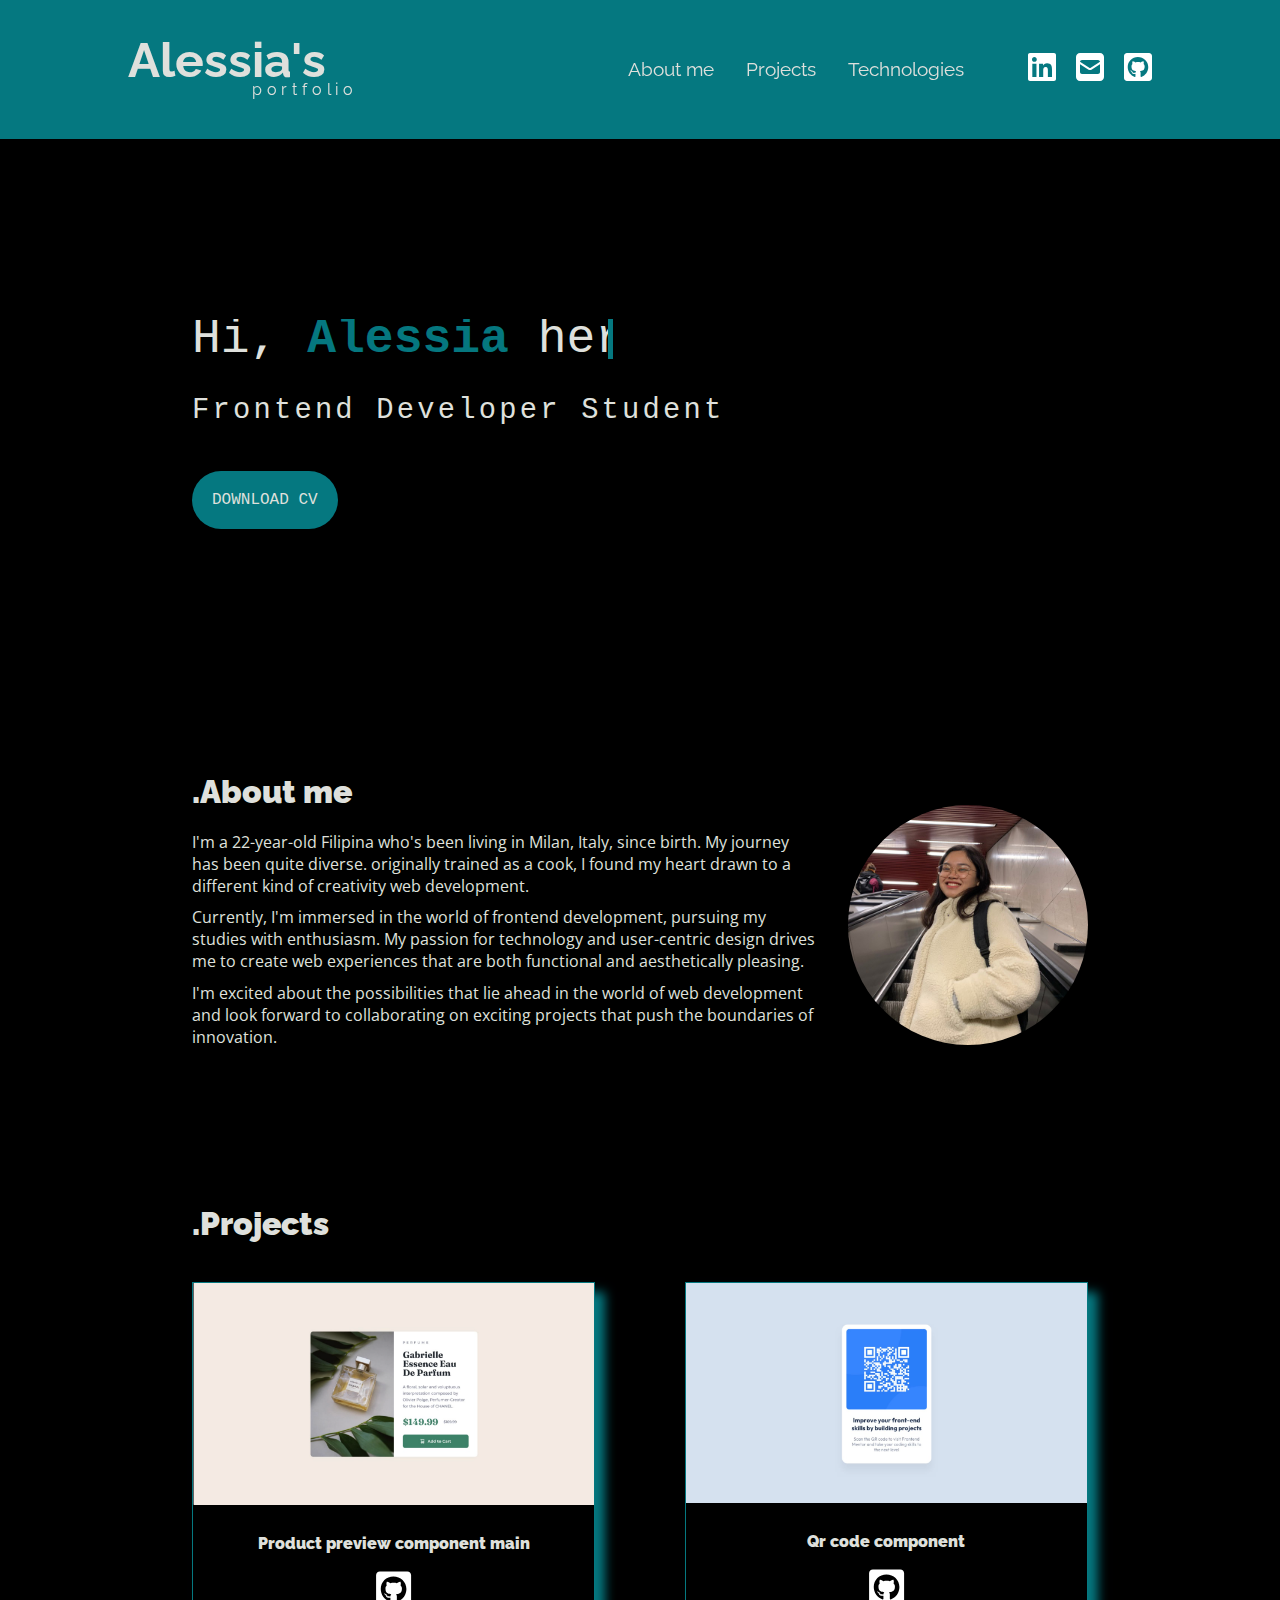
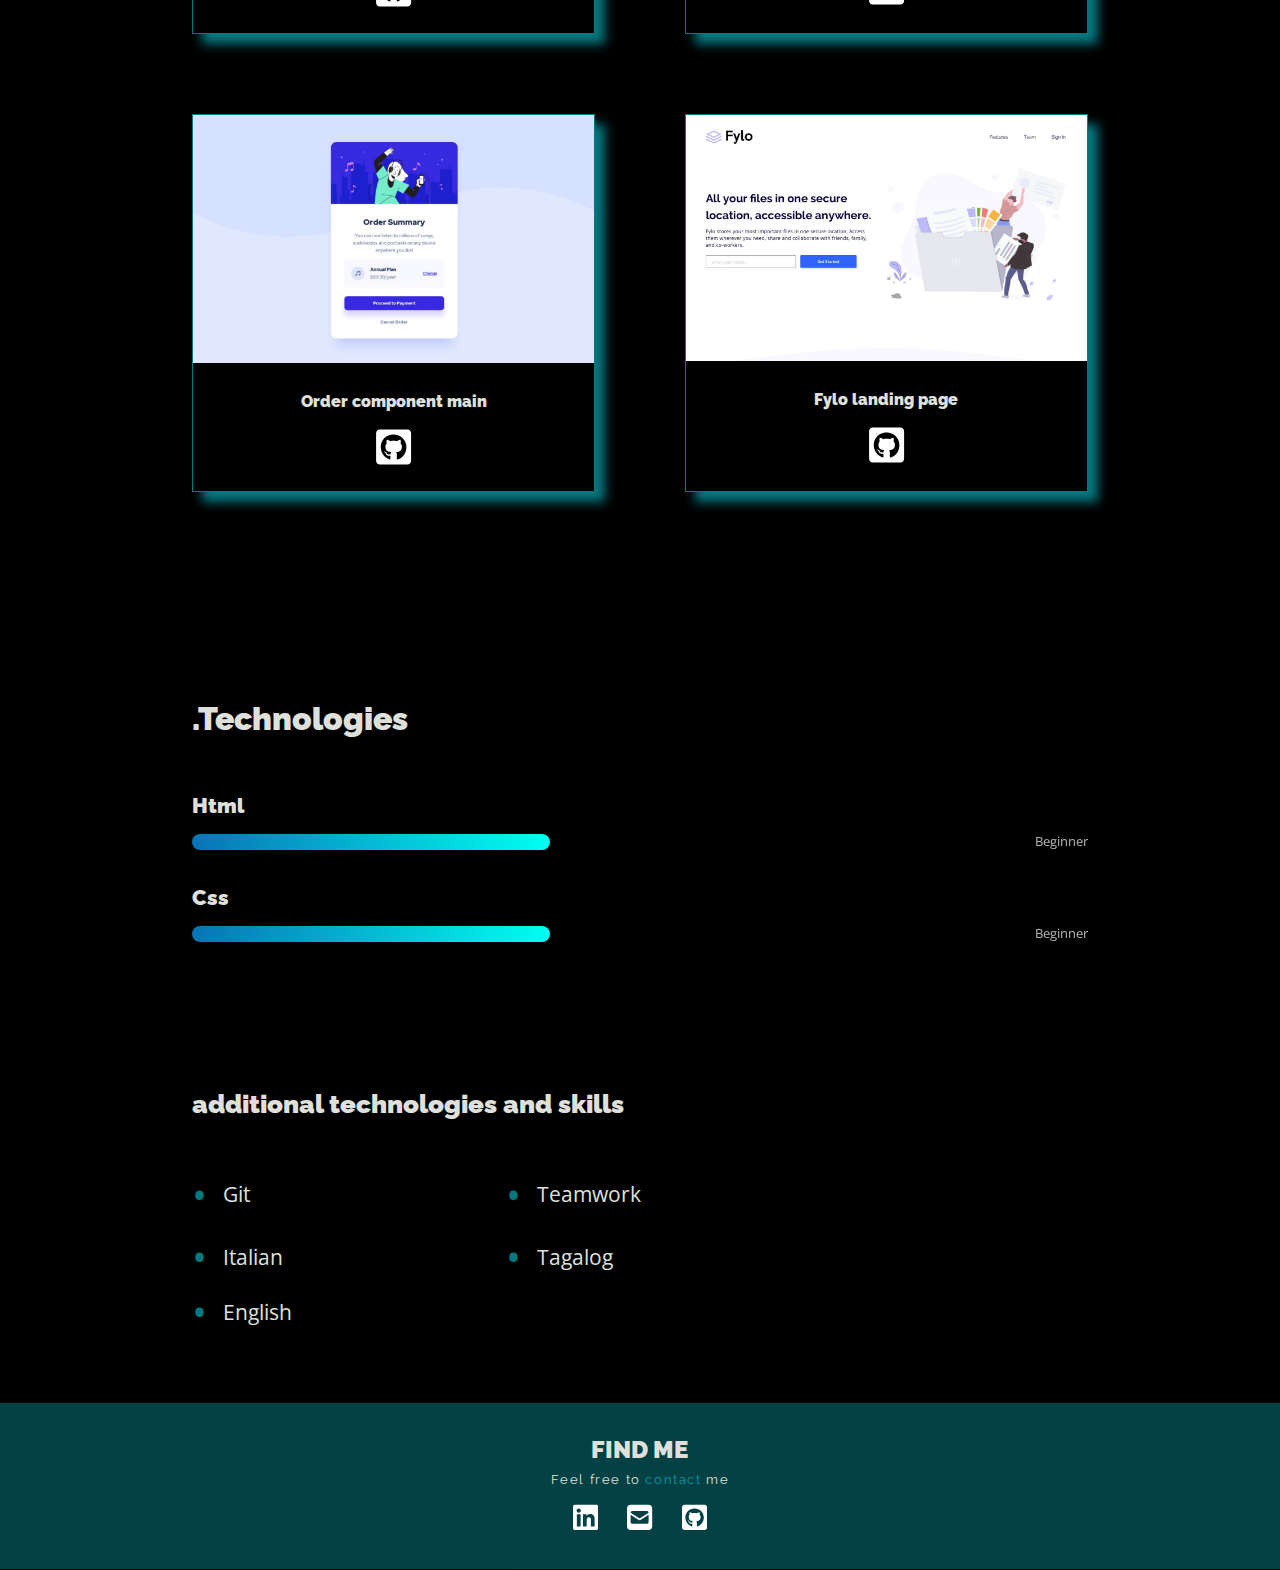
==== index.html @ cbd18b2b "first commit" ====
<!DOCTYPE html>
<html lang="en">

<head>
    <meta charset="UTF-8">
    <meta name="viewport" content="width=device-width, initial-scale=1.0">
    <link rel="stylesheet" href="style.css">
    <!--google fonts-->
    <link rel="preconnect" href="https://fonts.googleapis.com">
    <link rel="preconnect" href="https://fonts.gstatic.com" crossorigin>
    <link href="https://fonts.googleapis.com/css2?family=Open+Sans&family=Raleway:wght@400;700&display=swap"
        rel="stylesheet">
    <title>Portfolio Alessia Gasga</title>
</head>

<body>
    <header>
        <div class="container">
            <div class="logo">
                <h1>Alessia's</h1>
                <p>portfolio</p>
            </div>
            <nav>
                <div class="menu">
                    <ul>
                        <li><a href="#">About me</a></li>
                        <li><a href="#">Projects</a></li>
                        <li><a href="#">Technologies</a></li>
                    </ul>
                </div>
                <div class="socials">
                    <a href="#"><svg xmlns="http://www.w3.org/2000/svg" height="1em"
                            viewBox="0 0 448 512"><!--! Font Awesome Free 6.4.2 by @fontawesome - https://fontawesome.com License - https://fontawesome.com/license (Commercial License) Copyright 2023 Fonticons, Inc. -->
                            <path
                                d="M416 32H31.9C14.3 32 0 46.5 0 64.3v383.4C0 465.5 14.3 480 31.9 480H416c17.6 0 32-14.5 32-32.3V64.3c0-17.8-14.4-32.3-32-32.3zM135.4 416H69V202.2h66.5V416zm-33.2-243c-21.3 0-38.5-17.3-38.5-38.5S80.9 96 102.2 96c21.2 0 38.5 17.3 38.5 38.5 0 21.3-17.2 38.5-38.5 38.5zm282.1 243h-66.4V312c0-24.8-.5-56.7-34.5-56.7-34.6 0-39.9 27-39.9 54.9V416h-66.4V202.2h63.7v29.2h.9c8.9-16.8 30.6-34.5 62.9-34.5 67.2 0 79.7 44.3 79.7 101.9V416z" />
                        </svg></a>
                    <a href="#"><svg xmlns="http://www.w3.org/2000/svg" height="1em"
                            viewBox="0 0 448 512"><!--! Font Awesome Free 6.4.2 by @fontawesome - https://fontawesome.com License - https://fontawesome.com/license (Commercial License) Copyright 2023 Fonticons, Inc. -->
                            <path
                                d="M64 32C28.7 32 0 60.7 0 96V416c0 35.3 28.7 64 64 64H384c35.3 0 64-28.7 64-64V96c0-35.3-28.7-64-64-64H64zM218 271.7L64.2 172.4C66 156.4 79.5 144 96 144H352c16.5 0 30 12.4 31.8 28.4L230 271.7c-1.8 1.2-3.9 1.8-6 1.8s-4.2-.6-6-1.8zm29.4 26.9L384 210.4V336c0 17.7-14.3 32-32 32H96c-17.7 0-32-14.3-32-32V210.4l136.6 88.2c7 4.5 15.1 6.9 23.4 6.9s16.4-2.4 23.4-6.9z" />
                        </svg></a>
                    <a href="#"><svg xmlns="http://www.w3.org/2000/svg" height="1em"
                            viewBox="0 0 448 512"><!--! Font Awesome Free 6.4.2 by @fontawesome - https://fontawesome.com License - https://fontawesome.com/license (Commercial License) Copyright 2023 Fonticons, Inc. -->
                            <path
                                d="M400 32H48C21.5 32 0 53.5 0 80v352c0 26.5 21.5 48 48 48h352c26.5 0 48-21.5 48-48V80c0-26.5-21.5-48-48-48zM277.3 415.7c-8.4 1.5-11.5-3.7-11.5-8 0-5.4.2-33 .2-55.3 0-15.6-5.2-25.5-11.3-30.7 37-4.1 76-9.2 76-73.1 0-18.2-6.5-27.3-17.1-39 1.7-4.3 7.4-22-1.7-45-13.9-4.3-45.7 17.9-45.7 17.9-13.2-3.7-27.5-5.6-41.6-5.6-14.1 0-28.4 1.9-41.6 5.6 0 0-31.8-22.2-45.7-17.9-9.1 22.9-3.5 40.6-1.7 45-10.6 11.7-15.6 20.8-15.6 39 0 63.6 37.3 69 74.3 73.1-4.8 4.3-9.1 11.7-10.6 22.3-9.5 4.3-33.8 11.7-48.3-13.9-9.1-15.8-25.5-17.1-25.5-17.1-16.2-.2-1.1 10.2-1.1 10.2 10.8 5 18.4 24.2 18.4 24.2 9.7 29.7 56.1 19.7 56.1 19.7 0 13.9.2 36.5.2 40.6 0 4.3-3 9.5-11.5 8-66-22.1-112.2-84.9-112.2-158.3 0-91.8 70.2-161.5 162-161.5S388 165.6 388 257.4c.1 73.4-44.7 136.3-110.7 158.3zm-98.1-61.1c-1.9.4-3.7-.4-3.9-1.7-.2-1.5 1.1-2.8 3-3.2 1.9-.2 3.7.6 3.9 1.9.3 1.3-1 2.6-3 3zm-9.5-.9c0 1.3-1.5 2.4-3.5 2.4-2.2.2-3.7-.9-3.7-2.4 0-1.3 1.5-2.4 3.5-2.4 1.9-.2 3.7.9 3.7 2.4zm-13.7-1.1c-.4 1.3-2.4 1.9-4.1 1.3-1.9-.4-3.2-1.9-2.8-3.2.4-1.3 2.4-1.9 4.1-1.5 2 .6 3.3 2.1 2.8 3.4zm-12.3-5.4c-.9 1.1-2.8.9-4.3-.6-1.5-1.3-1.9-3.2-.9-4.1.9-1.1 2.8-.9 4.3.6 1.3 1.3 1.8 3.3.9 4.1zm-9.1-9.1c-.9.6-2.6 0-3.7-1.5s-1.1-3.2 0-3.9c1.1-.9 2.8-.2 3.7 1.3 1.1 1.5 1.1 3.3 0 4.1zm-6.5-9.7c-.9.9-2.4.4-3.5-.6-1.1-1.3-1.3-2.8-.4-3.5.9-.9 2.4-.4 3.5.6 1.1 1.3 1.3 2.8.4 3.5zm-6.7-7.4c-.4.9-1.7 1.1-2.8.4-1.3-.6-1.9-1.7-1.5-2.6.4-.6 1.5-.9 2.8-.4 1.3.7 1.9 1.8 1.5 2.6z" />
                        </svg></a>
                </div>
            </nav>
        </div>
    </header>

    <main>
        <section class="hero">
            <h2>Hi, <strong>Alessia</strong> here</h2>
            <h3>Frontend Developer Student</h3>
            <button><a href="#">DOWNLOAD CV</a></button>
        </section>
    </main>

    <section class="about-me">
        <div class="text">
            <h3>.About me</h3>
            <p>I'm a 22-year-old Filipina who's been living in Milan, Italy, since birth. My journey has been quite
                diverse. originally trained as a cook, I found my heart drawn to a different kind of creativity web
                development.</p>

            <p>Currently, I'm immersed in the world of frontend development, pursuing my studies with enthusiasm. My
                passion
                for technology and user-centric design drives me to create web experiences that are both functional and
                aesthetically pleasing.</p>

            <p>I'm excited about the possibilities that lie ahead in the world of web development and look forward to
                collaborating on exciting projects that push the boundaries of innovation.</p>
        </div>
        <div class="image">
            <img src="images/my-image.jpeg" alt="my image">
        </div>
    </section>

    <section class="projects">
        <h3>.Projects</h3>
        <div class="grid-container">
            <div class="project">
                <img src="images/ss_product.png" alt="ss_product">
                <div class="text">
                    <p>Product preview component main</p>
                    <a href="#"><svg xmlns="http://www.w3.org/2000/svg" height="1em"
                            viewBox="0 0 448 512"><!--! Font Awesome Free 6.4.2 by @fontawesome - https://fontawesome.com License - https://fontawesome.com/license (Commercial License) Copyright 2023 Fonticons, Inc. -->
                            <path
                                d="M400 32H48C21.5 32 0 53.5 0 80v352c0 26.5 21.5 48 48 48h352c26.5 0 48-21.5 48-48V80c0-26.5-21.5-48-48-48zM277.3 415.7c-8.4 1.5-11.5-3.7-11.5-8 0-5.4.2-33 .2-55.3 0-15.6-5.2-25.5-11.3-30.7 37-4.1 76-9.2 76-73.1 0-18.2-6.5-27.3-17.1-39 1.7-4.3 7.4-22-1.7-45-13.9-4.3-45.7 17.9-45.7 17.9-13.2-3.7-27.5-5.6-41.6-5.6-14.1 0-28.4 1.9-41.6 5.6 0 0-31.8-22.2-45.7-17.9-9.1 22.9-3.5 40.6-1.7 45-10.6 11.7-15.6 20.8-15.6 39 0 63.6 37.3 69 74.3 73.1-4.8 4.3-9.1 11.7-10.6 22.3-9.5 4.3-33.8 11.7-48.3-13.9-9.1-15.8-25.5-17.1-25.5-17.1-16.2-.2-1.1 10.2-1.1 10.2 10.8 5 18.4 24.2 18.4 24.2 9.7 29.7 56.1 19.7 56.1 19.7 0 13.9.2 36.5.2 40.6 0 4.3-3 9.5-11.5 8-66-22.1-112.2-84.9-112.2-158.3 0-91.8 70.2-161.5 162-161.5S388 165.6 388 257.4c.1 73.4-44.7 136.3-110.7 158.3zm-98.1-61.1c-1.9.4-3.7-.4-3.9-1.7-.2-1.5 1.1-2.8 3-3.2 1.9-.2 3.7.6 3.9 1.9.3 1.3-1 2.6-3 3zm-9.5-.9c0 1.3-1.5 2.4-3.5 2.4-2.2.2-3.7-.9-3.7-2.4 0-1.3 1.5-2.4 3.5-2.4 1.9-.2 3.7.9 3.7 2.4zm-13.7-1.1c-.4 1.3-2.4 1.9-4.1 1.3-1.9-.4-3.2-1.9-2.8-3.2.4-1.3 2.4-1.9 4.1-1.5 2 .6 3.3 2.1 2.8 3.4zm-12.3-5.4c-.9 1.1-2.8.9-4.3-.6-1.5-1.3-1.9-3.2-.9-4.1.9-1.1 2.8-.9 4.3.6 1.3 1.3 1.8 3.3.9 4.1zm-9.1-9.1c-.9.6-2.6 0-3.7-1.5s-1.1-3.2 0-3.9c1.1-.9 2.8-.2 3.7 1.3 1.1 1.5 1.1 3.3 0 4.1zm-6.5-9.7c-.9.9-2.4.4-3.5-.6-1.1-1.3-1.3-2.8-.4-3.5.9-.9 2.4-.4 3.5.6 1.1 1.3 1.3 2.8.4 3.5zm-6.7-7.4c-.4.9-1.7 1.1-2.8.4-1.3-.6-1.9-1.7-1.5-2.6.4-.6 1.5-.9 2.8-.4 1.3.7 1.9 1.8 1.5 2.6z" />
                        </svg></a>
                </div>
            </div>
            <div class="project">
                <img src="images/ss_qrcode.png" alt="ss_qrcode">
                <div class="text">
                    <p>Qr code component</p>
                    <a href="#"><svg xmlns="http://www.w3.org/2000/svg" height="1em"
                            viewBox="0 0 448 512"><!--! Font Awesome Free 6.4.2 by @fontawesome - https://fontawesome.com License - https://fontawesome.com/license (Commercial License) Copyright 2023 Fonticons, Inc. -->
                            <path
                                d="M400 32H48C21.5 32 0 53.5 0 80v352c0 26.5 21.5 48 48 48h352c26.5 0 48-21.5 48-48V80c0-26.5-21.5-48-48-48zM277.3 415.7c-8.4 1.5-11.5-3.7-11.5-8 0-5.4.2-33 .2-55.3 0-15.6-5.2-25.5-11.3-30.7 37-4.1 76-9.2 76-73.1 0-18.2-6.5-27.3-17.1-39 1.7-4.3 7.4-22-1.7-45-13.9-4.3-45.7 17.9-45.7 17.9-13.2-3.7-27.5-5.6-41.6-5.6-14.1 0-28.4 1.9-41.6 5.6 0 0-31.8-22.2-45.7-17.9-9.1 22.9-3.5 40.6-1.7 45-10.6 11.7-15.6 20.8-15.6 39 0 63.6 37.3 69 74.3 73.1-4.8 4.3-9.1 11.7-10.6 22.3-9.5 4.3-33.8 11.7-48.3-13.9-9.1-15.8-25.5-17.1-25.5-17.1-16.2-.2-1.1 10.2-1.1 10.2 10.8 5 18.4 24.2 18.4 24.2 9.7 29.7 56.1 19.7 56.1 19.7 0 13.9.2 36.5.2 40.6 0 4.3-3 9.5-11.5 8-66-22.1-112.2-84.9-112.2-158.3 0-91.8 70.2-161.5 162-161.5S388 165.6 388 257.4c.1 73.4-44.7 136.3-110.7 158.3zm-98.1-61.1c-1.9.4-3.7-.4-3.9-1.7-.2-1.5 1.1-2.8 3-3.2 1.9-.2 3.7.6 3.9 1.9.3 1.3-1 2.6-3 3zm-9.5-.9c0 1.3-1.5 2.4-3.5 2.4-2.2.2-3.7-.9-3.7-2.4 0-1.3 1.5-2.4 3.5-2.4 1.9-.2 3.7.9 3.7 2.4zm-13.7-1.1c-.4 1.3-2.4 1.9-4.1 1.3-1.9-.4-3.2-1.9-2.8-3.2.4-1.3 2.4-1.9 4.1-1.5 2 .6 3.3 2.1 2.8 3.4zm-12.3-5.4c-.9 1.1-2.8.9-4.3-.6-1.5-1.3-1.9-3.2-.9-4.1.9-1.1 2.8-.9 4.3.6 1.3 1.3 1.8 3.3.9 4.1zm-9.1-9.1c-.9.6-2.6 0-3.7-1.5s-1.1-3.2 0-3.9c1.1-.9 2.8-.2 3.7 1.3 1.1 1.5 1.1 3.3 0 4.1zm-6.5-9.7c-.9.9-2.4.4-3.5-.6-1.1-1.3-1.3-2.8-.4-3.5.9-.9 2.4-.4 3.5.6 1.1 1.3 1.3 2.8.4 3.5zm-6.7-7.4c-.4.9-1.7 1.1-2.8.4-1.3-.6-1.9-1.7-1.5-2.6.4-.6 1.5-.9 2.8-.4 1.3.7 1.9 1.8 1.5 2.6z" />
                        </svg></a>
                </div>
            </div>
            <div class="project">
                <img src="images/ss_order-component.png" alt="ss_order-component">
                <div class="text">
                    <p>Order component main</p>
                    <a href="#"><svg xmlns="http://www.w3.org/2000/svg" height="1em"
                            viewBox="0 0 448 512"><!--! Font Awesome Free 6.4.2 by @fontawesome - https://fontawesome.com License - https://fontawesome.com/license (Commercial License) Copyright 2023 Fonticons, Inc. -->
                            <path
                                d="M400 32H48C21.5 32 0 53.5 0 80v352c0 26.5 21.5 48 48 48h352c26.5 0 48-21.5 48-48V80c0-26.5-21.5-48-48-48zM277.3 415.7c-8.4 1.5-11.5-3.7-11.5-8 0-5.4.2-33 .2-55.3 0-15.6-5.2-25.5-11.3-30.7 37-4.1 76-9.2 76-73.1 0-18.2-6.5-27.3-17.1-39 1.7-4.3 7.4-22-1.7-45-13.9-4.3-45.7 17.9-45.7 17.9-13.2-3.7-27.5-5.6-41.6-5.6-14.1 0-28.4 1.9-41.6 5.6 0 0-31.8-22.2-45.7-17.9-9.1 22.9-3.5 40.6-1.7 45-10.6 11.7-15.6 20.8-15.6 39 0 63.6 37.3 69 74.3 73.1-4.8 4.3-9.1 11.7-10.6 22.3-9.5 4.3-33.8 11.7-48.3-13.9-9.1-15.8-25.5-17.1-25.5-17.1-16.2-.2-1.1 10.2-1.1 10.2 10.8 5 18.4 24.2 18.4 24.2 9.7 29.7 56.1 19.7 56.1 19.7 0 13.9.2 36.5.2 40.6 0 4.3-3 9.5-11.5 8-66-22.1-112.2-84.9-112.2-158.3 0-91.8 70.2-161.5 162-161.5S388 165.6 388 257.4c.1 73.4-44.7 136.3-110.7 158.3zm-98.1-61.1c-1.9.4-3.7-.4-3.9-1.7-.2-1.5 1.1-2.8 3-3.2 1.9-.2 3.7.6 3.9 1.9.3 1.3-1 2.6-3 3zm-9.5-.9c0 1.3-1.5 2.4-3.5 2.4-2.2.2-3.7-.9-3.7-2.4 0-1.3 1.5-2.4 3.5-2.4 1.9-.2 3.7.9 3.7 2.4zm-13.7-1.1c-.4 1.3-2.4 1.9-4.1 1.3-1.9-.4-3.2-1.9-2.8-3.2.4-1.3 2.4-1.9 4.1-1.5 2 .6 3.3 2.1 2.8 3.4zm-12.3-5.4c-.9 1.1-2.8.9-4.3-.6-1.5-1.3-1.9-3.2-.9-4.1.9-1.1 2.8-.9 4.3.6 1.3 1.3 1.8 3.3.9 4.1zm-9.1-9.1c-.9.6-2.6 0-3.7-1.5s-1.1-3.2 0-3.9c1.1-.9 2.8-.2 3.7 1.3 1.1 1.5 1.1 3.3 0 4.1zm-6.5-9.7c-.9.9-2.4.4-3.5-.6-1.1-1.3-1.3-2.8-.4-3.5.9-.9 2.4-.4 3.5.6 1.1 1.3 1.3 2.8.4 3.5zm-6.7-7.4c-.4.9-1.7 1.1-2.8.4-1.3-.6-1.9-1.7-1.5-2.6.4-.6 1.5-.9 2.8-.4 1.3.7 1.9 1.8 1.5 2.6z" />
                        </svg></a>
                </div>
            </div>
            <div class="project">
                <img src="images/ss_fylo-landing-page.png" alt="ss_fylo-landing-page">
                <div class="text">
                    <p>Fylo landing page</p>
                    <a href="#"><svg xmlns="http://www.w3.org/2000/svg" height="1em"
                            viewBox="0 0 448 512"><!--! Font Awesome Free 6.4.2 by @fontawesome - https://fontawesome.com License - https://fontawesome.com/license (Commercial License) Copyright 2023 Fonticons, Inc. -->
                            <path
                                d="M400 32H48C21.5 32 0 53.5 0 80v352c0 26.5 21.5 48 48 48h352c26.5 0 48-21.5 48-48V80c0-26.5-21.5-48-48-48zM277.3 415.7c-8.4 1.5-11.5-3.7-11.5-8 0-5.4.2-33 .2-55.3 0-15.6-5.2-25.5-11.3-30.7 37-4.1 76-9.2 76-73.1 0-18.2-6.5-27.3-17.1-39 1.7-4.3 7.4-22-1.7-45-13.9-4.3-45.7 17.9-45.7 17.9-13.2-3.7-27.5-5.6-41.6-5.6-14.1 0-28.4 1.9-41.6 5.6 0 0-31.8-22.2-45.7-17.9-9.1 22.9-3.5 40.6-1.7 45-10.6 11.7-15.6 20.8-15.6 39 0 63.6 37.3 69 74.3 73.1-4.8 4.3-9.1 11.7-10.6 22.3-9.5 4.3-33.8 11.7-48.3-13.9-9.1-15.8-25.5-17.1-25.5-17.1-16.2-.2-1.1 10.2-1.1 10.2 10.8 5 18.4 24.2 18.4 24.2 9.7 29.7 56.1 19.7 56.1 19.7 0 13.9.2 36.5.2 40.6 0 4.3-3 9.5-11.5 8-66-22.1-112.2-84.9-112.2-158.3 0-91.8 70.2-161.5 162-161.5S388 165.6 388 257.4c.1 73.4-44.7 136.3-110.7 158.3zm-98.1-61.1c-1.9.4-3.7-.4-3.9-1.7-.2-1.5 1.1-2.8 3-3.2 1.9-.2 3.7.6 3.9 1.9.3 1.3-1 2.6-3 3zm-9.5-.9c0 1.3-1.5 2.4-3.5 2.4-2.2.2-3.7-.9-3.7-2.4 0-1.3 1.5-2.4 3.5-2.4 1.9-.2 3.7.9 3.7 2.4zm-13.7-1.1c-.4 1.3-2.4 1.9-4.1 1.3-1.9-.4-3.2-1.9-2.8-3.2.4-1.3 2.4-1.9 4.1-1.5 2 .6 3.3 2.1 2.8 3.4zm-12.3-5.4c-.9 1.1-2.8.9-4.3-.6-1.5-1.3-1.9-3.2-.9-4.1.9-1.1 2.8-.9 4.3.6 1.3 1.3 1.8 3.3.9 4.1zm-9.1-9.1c-.9.6-2.6 0-3.7-1.5s-1.1-3.2 0-3.9c1.1-.9 2.8-.2 3.7 1.3 1.1 1.5 1.1 3.3 0 4.1zm-6.5-9.7c-.9.9-2.4.4-3.5-.6-1.1-1.3-1.3-2.8-.4-3.5.9-.9 2.4-.4 3.5.6 1.1 1.3 1.3 2.8.4 3.5zm-6.7-7.4c-.4.9-1.7 1.1-2.8.4-1.3-.6-1.9-1.7-1.5-2.6.4-.6 1.5-.9 2.8-.4 1.3.7 1.9 1.8 1.5 2.6z" />
                        </svg></a>
                </div>
            </div>
        </div>
    </section>

    <section class="technologies">
        <h3>.Technologies</h3>
        <div class="technology">
            <p>Html</p>
            <div class="container-html"></div>
            <div class="level">Beginner</div>
        </div>
        <div class="technology">
            <p>Css</p>
            <div class="container-css"></div>
            <div class="level">Beginner</div>
        </div>
    </section>

    <section class="additional-skills">
        <h4>additional technologies and skills</h4>
        <ul>
            <li><span class="colored-dot">&#x2022;</span>Git</li>
            <li><span class="colored-dot">&#x2022;</span>Teamwork</li>
            <li><span class="colored-dot">&#x2022;</span>Italian</li>
            <li><span class="colored-dot">&#x2022;</span>Tagalog</li>
            <li><span class="colored-dot">&#x2022;</span>English</li>
        </ul>
    </section>


    <footer>
        <div class="footer-container">
            <h3>Find me</h3>
            <p>Feel free to <span>contact </span>me</p>
            <div class="footer-socials">
                <a href="#"><svg xmlns="http://www.w3.org/2000/svg" height="1em"
                        viewBox="0 0 448 512"><!--! Font Awesome Free 6.4.2 by @fontawesome - https://fontawesome.com License - https://fontawesome.com/license (Commercial License) Copyright 2023 Fonticons, Inc. -->
                        <path
                            d="M416 32H31.9C14.3 32 0 46.5 0 64.3v383.4C0 465.5 14.3 480 31.9 480H416c17.6 0 32-14.5 32-32.3V64.3c0-17.8-14.4-32.3-32-32.3zM135.4 416H69V202.2h66.5V416zm-33.2-243c-21.3 0-38.5-17.3-38.5-38.5S80.9 96 102.2 96c21.2 0 38.5 17.3 38.5 38.5 0 21.3-17.2 38.5-38.5 38.5zm282.1 243h-66.4V312c0-24.8-.5-56.7-34.5-56.7-34.6 0-39.9 27-39.9 54.9V416h-66.4V202.2h63.7v29.2h.9c8.9-16.8 30.6-34.5 62.9-34.5 67.2 0 79.7 44.3 79.7 101.9V416z" />
                    </svg></a>
                <a href="#"><svg xmlns="http://www.w3.org/2000/svg" height="1em"
                        viewBox="0 0 448 512"><!--! Font Awesome Free 6.4.2 by @fontawesome - https://fontawesome.com License - https://fontawesome.com/license (Commercial License) Copyright 2023 Fonticons, Inc. -->
                        <path
                            d="M64 32C28.7 32 0 60.7 0 96V416c0 35.3 28.7 64 64 64H384c35.3 0 64-28.7 64-64V96c0-35.3-28.7-64-64-64H64zM218 271.7L64.2 172.4C66 156.4 79.5 144 96 144H352c16.5 0 30 12.4 31.8 28.4L230 271.7c-1.8 1.2-3.9 1.8-6 1.8s-4.2-.6-6-1.8zm29.4 26.9L384 210.4V336c0 17.7-14.3 32-32 32H96c-17.7 0-32-14.3-32-32V210.4l136.6 88.2c7 4.5 15.1 6.9 23.4 6.9s16.4-2.4 23.4-6.9z" />
                    </svg></a>
                <a href="#"><svg xmlns="http://www.w3.org/2000/svg" height="1em"
                        viewBox="0 0 448 512"><!--! Font Awesome Free 6.4.2 by @fontawesome - https://fontawesome.com License - https://fontawesome.com/license (Commercial License) Copyright 2023 Fonticons, Inc. -->
                        <path
                            d="M400 32H48C21.5 32 0 53.5 0 80v352c0 26.5 21.5 48 48 48h352c26.5 0 48-21.5 48-48V80c0-26.5-21.5-48-48-48zM277.3 415.7c-8.4 1.5-11.5-3.7-11.5-8 0-5.4.2-33 .2-55.3 0-15.6-5.2-25.5-11.3-30.7 37-4.1 76-9.2 76-73.1 0-18.2-6.5-27.3-17.1-39 1.7-4.3 7.4-22-1.7-45-13.9-4.3-45.7 17.9-45.7 17.9-13.2-3.7-27.5-5.6-41.6-5.6-14.1 0-28.4 1.9-41.6 5.6 0 0-31.8-22.2-45.7-17.9-9.1 22.9-3.5 40.6-1.7 45-10.6 11.7-15.6 20.8-15.6 39 0 63.6 37.3 69 74.3 73.1-4.8 4.3-9.1 11.7-10.6 22.3-9.5 4.3-33.8 11.7-48.3-13.9-9.1-15.8-25.5-17.1-25.5-17.1-16.2-.2-1.1 10.2-1.1 10.2 10.8 5 18.4 24.2 18.4 24.2 9.7 29.7 56.1 19.7 56.1 19.7 0 13.9.2 36.5.2 40.6 0 4.3-3 9.5-11.5 8-66-22.1-112.2-84.9-112.2-158.3 0-91.8 70.2-161.5 162-161.5S388 165.6 388 257.4c.1 73.4-44.7 136.3-110.7 158.3zm-98.1-61.1c-1.9.4-3.7-.4-3.9-1.7-.2-1.5 1.1-2.8 3-3.2 1.9-.2 3.7.6 3.9 1.9.3 1.3-1 2.6-3 3zm-9.5-.9c0 1.3-1.5 2.4-3.5 2.4-2.2.2-3.7-.9-3.7-2.4 0-1.3 1.5-2.4 3.5-2.4 1.9-.2 3.7.9 3.7 2.4zm-13.7-1.1c-.4 1.3-2.4 1.9-4.1 1.3-1.9-.4-3.2-1.9-2.8-3.2.4-1.3 2.4-1.9 4.1-1.5 2 .6 3.3 2.1 2.8 3.4zm-12.3-5.4c-.9 1.1-2.8.9-4.3-.6-1.5-1.3-1.9-3.2-.9-4.1.9-1.1 2.8-.9 4.3.6 1.3 1.3 1.8 3.3.9 4.1zm-9.1-9.1c-.9.6-2.6 0-3.7-1.5s-1.1-3.2 0-3.9c1.1-.9 2.8-.2 3.7 1.3 1.1 1.5 1.1 3.3 0 4.1zm-6.5-9.7c-.9.9-2.4.4-3.5-.6-1.1-1.3-1.3-2.8-.4-3.5.9-.9 2.4-.4 3.5.6 1.1 1.3 1.3 2.8.4 3.5zm-6.7-7.4c-.4.9-1.7 1.1-2.8.4-1.3-.6-1.9-1.7-1.5-2.6.4-.6 1.5-.9 2.8-.4 1.3.7 1.9 1.8 1.5 2.6z" />
                    </svg></a>
            </div>
        </div>
    </footer>

</body>

</html>
---- style.css ----
* {
    padding: 0;
    margin: 0;
    box-sizing: border-box;
}

body {
    font-family: 'Open Sans', sans-serif;
    font-weight: 400;
    font-size: 1rem;
    background-color: #000;
    color: hsl(75, 6%, 87%);

}

header {
    background-color: hsla(184, 100%, 52%, 0.5);
    position: sticky;
    top: 0;
    backdrop-filter: blur(30px);
    z-index: 1;
}

.container {
    padding: 0 10%;
}

.logo {
    font-family: 'Raleway', sans-serif;
    font-weight: 900;
    font-size: 1rem;
    padding: 1.5rem 0;
    display: grid;
    justify-content: center;
}

.logo p {
    font-family: 'Raleway', sans-serif;
    font-weight: 400;
    font-size: 0.8rem;
    letter-spacing: 0.2rem;
    display: grid;
    justify-content: end;
    position: relative;
    left: 2rem;
}

.hero {
    padding: 6rem 15%;
    line-height: 2rem;
}

.hero h2 {
    font-family: 'Raleway', sans-serif;
    font-family: monospace;
    font-weight: 400;
    font-size: 1.5rem;
    margin-bottom: 0.8rem;

    border-right: 5px solid;
    width: 91%;
    white-space: nowrap;
    overflow: hidden;
    border-color: hsla(184, 100%, 52%, 0.5);
    animation:
        typing 2s steps(20),
        cursor .4s step-end infinite alternate;
}

@keyframes cursor {
    50% {
        border-color: transparent
    }
}

@keyframes typing {
    from {
        width: 0
    }
}

.hero h2 strong {
    color: hsla(184, 100%, 52%, 0.5);
}

.hero h3 {
    font-family: monospace;
    font-weight: 400;
    font-size: 1rem;
    margin-bottom: 1.5rem;
    letter-spacing: 0.2rem;
}

.hero button {
    padding: 10px;
    border: none;
    border-radius: 10rem;
    background-color: hsla(184, 100%, 52%, 0.5);

    transition: all .2s ease-in-out;
}

.hero button:hover {
    transform: scale(0.9);
    cursor: pointer;
}


.hero button a {
    font-family: monospace;
    font-weight: 400;
    font-size: 0.8rem;
    text-decoration: none;
    color: hsl(75, 6%, 87%);
}

.about-me {
    padding: 2rem 10%;
}

.about-me h3 {
    font-family: 'Raleway', sans-serif;
    font-weight: 900;
    font-size: 1.5rem;
    margin-bottom: 2rem;
    display: flex;
    justify-content: center;
}

.about-me p {
    font-size: 0.8rem;
    padding: 0.3rem;
    text-align: center;
}

.about-me .image {
    width: auto;
    margin-top: 3rem;
    display: flex;
    justify-content: center;
}

.about-me .image img {
    height: 10rem;
    border-radius: 100%;
}

.projects {
    padding: 2rem 10%;
}

.projects h3 {
    font-family: 'Raleway', sans-serif;
    font-weight: 900;
    font-size: 1.5rem;
    margin-bottom: 2.5rem;
    display: flex;
    justify-content: center;
}

.project {
    border: 0.1px solid hsla(184, 100%, 52%, 0.5);
    box-shadow: 10px 10px 10px hsla(184, 100%, 52%, 0.5);
    margin-bottom: 5rem;
}

.projects .project img {
    width: 100%;
}

.project p {
    text-align: center;
    font-family: 'Raleway', sans-serif;
    font-size: 0.8rem;
    font-weight: 900;
}

.project .text {
    padding: 1.5rem;
}

.projects a svg {
    filter: invert(1);
    height: 2.5em;
    display: grid;
    justify-content: center;
    width: 100%;
    margin-top: 1rem;

}

.technologies {
    padding: 2rem 10%;
}

.technologies h3 {
    font-family: 'Raleway', sans-serif;
    font-weight: 900;
    font-size: 1.5rem;
    margin-bottom: 2.5rem;
    display: flex;
    justify-content: center;
}

.technologies p {
    font-family: 'Raleway', sans-serif;
    font-weight: 900;
    font-size: 1.2rem;
    padding: 1rem 0;
}

.container-html {
    border: none;
    border-radius: 10px;
    background: linear-gradient(90deg, rgba(8, 116, 181, 1) 0%, rgba(0, 255, 241, 1) 100%);
    width: 40%;
    height: 1rem;
}

.container-css {
    border: none;
    border-radius: 10px;
    background: linear-gradient(90deg, rgba(8, 116, 181, 1) 0%, rgba(0, 255, 241, 1) 100%);
    width: 40%;
    height: 1rem;
}

.technology {
    position: relative;
    margin-bottom: 1.2rem;
}

.level {
    position: absolute;
    bottom: 0;
    right: 0;
    font-size: 0.7rem;
    opacity: 0.8;
}

.additional-skills {
    padding: 2rem 10%;
}

.additional-skills h4 {
    font-family: 'Raleway', sans-serif;
    font-weight: 900;
    font-size: 1rem;
    margin-bottom: 2.5rem;
    display: flex;
    justify-content: center;
}

.additional-skills ul {
    display: grid;
    grid-template-columns: 50% 50%;
    grid-template-rows: 50px;
}

.additional-skills li {
    list-style: none;
    display: flex;
    align-items: center;
}

.colored-dot {
    font-size: 2.5rem;
    color: hsla(184, 100%, 52%, 0.5);
    padding-right: 1rem;
}

footer {
    background-color: hsla(184, 100%, 52%, 0.269);
}

.footer-container {
    padding: 2rem 10%;
    display: grid;
    justify-content: center;
    text-align: center;
}

.footer-container h3 {
    font-family: 'Raleway', sans-serif;
    font-weight: 900;
    font-size: 1.5rem;
    text-transform: uppercase;
    padding-bottom: 0.5rem;
}

.footer-container p {
    font-family: 'Raleway', sans-serif;
    font-weight: 400;
    font-size: 0.8rem;
    letter-spacing: 0.1rem;
    padding-bottom: 1rem;
}

.footer-container p span {
    color: hsla(184, 100%, 52%, 0.5);
}

.footer-socials a {
    filter: invert(1);
    padding: 0.8rem;
}

footer .footer-socials a svg {
    height: 1.8em;
}

/* Mobile Style */
@media only screen and (max-width: 767px) {
    nav {
        display: none;
    }
}

/* Tablet Style */
@media only screen and (min-width: 768px) and (max-width: 1023px) {
    .container {
        display: flex;
        justify-content: space-between;
        padding: 0 10%;
    }

    .logo {
        font-size: 1.2rem;
        padding: 2rem 0;
        display: grid;
        justify-content: start;
    }

    .logo p {
        font-size: 0.9rem;
        letter-spacing: 0.3rem;
        bottom: 0.5rem;
    }

    nav .menu ul {
        display: flex;
    }

    nav .socials {
        filter: invert(1);
        padding-left: 1rem;
    }

    nav .socials a {
        padding-left: 0.5rem;
    }

    nav .socials a svg {
        height: 1.5em;
    }

    nav {
        display: flex;
        align-items: center;
        padding: 2rem 0;
    }

    nav ul li {
        list-style: none;
    }

    nav ul li a {
        font-family: 'Raleway', sans-serif;
        text-decoration: none;
        color: hsl(75, 6%, 87%);
        font-size: 0.8rem;
        padding-right: 1rem;
    }

    .hero {
        padding: 6rem 15%;
        line-height: 2rem;
    }

    .hero h2 {
        font-size: 2.5rem;
        margin-bottom: 2.3rem;
        width: 73%;
    }

    .hero h3 {
        font-size: 1.5rem;
        margin-bottom: 3rem;
        letter-spacing: 0.2rem;
    }

    .hero button {
        padding: 15px;
    }

    .about-me {
        padding: 6rem 15%;
        display: flex;
    }

    .about-me h3 {
        font-family: 'Raleway', sans-serif;
        font-weight: 900;
        font-size: 1.5rem;
        margin-bottom: 1rem;
        display: block;
        justify-content: left;
    }

    .about-me p {
        font-size: 0.8rem;
        padding: 0.3rem 0;
        text-align: left;
    }

    .about-me .image {
        width: auto;
        margin: 2rem;
        margin-right: 0;
        display: flex;
        align-items: center;
    }

    .about-me .image img {
        height: 10rem;
        border-radius: 100%;
    }

    .projects {
        padding: 6rem 15%;
    }

    .projects h3 {
        font-family: 'Raleway', sans-serif;
        font-weight: 900;
        font-size: 1.5rem;
        margin-bottom: 2.5rem;
        display: flex;
        justify-content: start;
    }

    .project {
        border: 0.1px solid hsla(184, 100%, 52%, 0.5);
        box-shadow: 10px 10px 10px hsla(184, 100%, 52%, 0.5);
        margin-bottom: 5rem;
    }

    .projects .project img {
        width: 100%;
    }

    .project p {
        text-align: center;
        font-family: 'Raleway', sans-serif;
        font-size: 0.8rem;
        font-weight: 900;
    }

    .project .text {
        padding: 1.5rem;
    }

    .projects a svg {
        filter: invert(1);
        height: 2.5em;
        display: grid;
        justify-content: center;
        width: 100%;
        margin-top: 1rem;
    }

    .technologies {
        padding: 6rem 15%;
    }
    
    .technologies h3 {
        font-family: 'Raleway', sans-serif;
        font-weight: 900;
        font-size: 1.5rem;
        margin-bottom: 2.5rem;
        display: flex;
        justify-content: left;
    }
    
    .technologies p {
        font-family: 'Raleway', sans-serif;
        font-weight: 900;
        font-size: 1.2rem;
        padding: 1rem 0;
    }
    
    .container-html {
        border: none;
        border-radius: 10px;
        background: linear-gradient(90deg, rgba(8, 116, 181, 1) 0%, rgba(0, 255, 241, 1) 100%);
        width: 40%;
        height: 1rem;
    }
    
    .container-css {
        border: none;
        border-radius: 10px;
        background: linear-gradient(90deg, rgba(8, 116, 181, 1) 0%, rgba(0, 255, 241, 1) 100%);
        width: 40%;
        height: 1rem;
    }
    
    .technology {
        position: relative;
        margin-bottom: 1.2rem;
    }
    
    .level {
        position: absolute;
        bottom: 0;
        right: 0;
        font-size: 0.7rem;
        opacity: 0.8;
    }

    .additional-skills {
        padding: 6rem 15%;
    }
    
    .additional-skills h4 {
        font-family: 'Raleway', sans-serif;
        font-weight: 900;
        font-size: 1.3rem;
        margin-bottom: 2.5rem;
        display: flex;
        justify-content: left;
    }
    
    .additional-skills ul {
        display: grid;
        grid-template-columns: 50% 50%;
        grid-template-rows: 50px;
    }
    
    .additional-skills li {
        list-style: none;
        display: flex;
        align-items: center;
        font-size: 1.2rem;
    }
    
    .colored-dot {
        font-size: 2.5rem;
        color: hsla(184, 100%, 52%, 0.5);
        padding-right: 1rem;
    }

    .footer-container h3 {
        font-size: 2rem;
        padding-bottom: 1rem;
    }

    .footer-container p {
        font-size: 1rem;
        padding-bottom: 1.8rem;
    }

    .footer-socials a {
        padding: 0.8rem;
    }

    footer .footer-socials a svg {
        height: 2em;
    }
}

/* Desktop Style */
@media only screen and (min-width: 1024px) {
    .container {
        display: flex;
        justify-content: space-between;
        padding: 0 10%;
    }

    .logo {
        font-size: 1.5rem;
        padding: 2rem 0;
        display: grid;
        justify-content: start;
    }

    .logo p {
        font-size: 1rem;
        letter-spacing: 0.3rem;
        bottom: 0.5rem;
    }

    nav {
        display: flex;
        align-items: center;
        padding: 2rem 0;
    }

    nav .menu ul {
        display: flex;
    }

    nav .socials {
        filter: invert(1);
        padding-left: 1rem;
    }

    nav .socials a {
        padding-left: 1rem;
    }

    nav .socials a svg {
        height: 2em;
    }

    nav ul li {
        list-style: none;
    }

    nav ul li a {
        font-family: 'Raleway', sans-serif;
        text-decoration: none;
        color: hsl(75, 6%, 87%);
        font-size: 1.2rem;
        padding-right: 2rem;
    }

    .hero {
        padding: 20vh 15%;
        line-height: 2.5rem;
    }

    .hero h2 {
        font-size: 3rem;
        margin-bottom: 2rem;
        width: 47%;
    }

    .hero h3 {
        font-size: 1.8rem;
        margin-bottom: 2.5rem;
        letter-spacing: 0.2rem;
    }

    .hero button {
        padding: 20px;
        border: none;
        border-radius: 10rem;
        background-color: hsla(184, 100%, 52%, 0.5);

        transition: all .2s ease-in-out;
    }

    .hero button:hover {
        transform: scale(0.9);
        cursor: pointer;
    }

    .hero button a {
        font-family: monospace;
        font-weight: 400;
        font-size: 1rem;
        text-decoration: none;
        color: hsl(75, 6%, 87%);
    }

    .about-me {
        padding: 4rem 15%;
        display: flex;
    }

    .about-me h3 {
        font-family: 'Raleway', sans-serif;
        font-weight: 900;
        font-size: 2rem;
        margin-bottom: 1rem;
        display: block;
        justify-content: left;
    }

    .about-me p {
        font-size: 1rem;
        padding: 0.3rem 0;
        text-align: left;
    }

    .about-me .image {
        width: auto;
        margin: 2rem;
        margin-right: 0;
        display: flex;
        align-items: center;
    }

    .about-me .image img {
        height: 15rem;
        border-radius: 100%;
    }

    .projects {
        padding: 4rem 15%;
    }

    .projects h3 {
        font-size: 2rem;
        margin-bottom: 2.5rem;
        display: flex;
        justify-content: start;
    }

    .project {
        border: 0.1px solid hsla(184, 100%, 52%, 0.5);
        box-shadow: 10px 10px 10px hsla(184, 100%, 52%, 0.5);
        margin-bottom: 5rem;

        transition: transform 1s ease;
    }

    .project:hover {
        transform: scale(1.1);
    }

    .projects .project img {
        width: 100%;
    }

    .project p {
        text-align: center;
        font-family: 'Raleway', sans-serif;
        font-size: 1rem;
        font-weight: 900;
    }

    .project .text {
        padding: 1.5rem;
    }

    .projects a svg {
        filter: invert(1);
        height: 2.5em;
        display: grid;
        justify-content: center;
        width: 100%;
        margin-top: 1rem;

    }

    .grid-container {
        display: grid;
        grid-template-columns: 45% 45%;
        grid-template-rows: auto;
        justify-content: space-between;
    }

    .technologies {
        padding: 4rem 15%;
    }
    
    .technologies h3 {
        font-family: 'Raleway', sans-serif;
        font-weight: 900;
        font-size: 2rem;
        margin-bottom: 2.5rem;
        display: flex;
        justify-content: left;
    }
    
    .technologies p {
        font-family: 'Raleway', sans-serif;
        font-weight: 900;
        font-size: 1.3rem;
        padding: 1rem 0;
    }
    
    .container-html {
        border: none;
        border-radius: 10px;
        background: linear-gradient(90deg, rgba(8, 116, 181, 1) 0%, rgba(0, 255, 241, 1) 100%);
        width: 40%;
        height: 1rem;
    }
    
    .container-css {
        border: none;
        border-radius: 10px;
        background: linear-gradient(90deg, rgba(8, 116, 181, 1) 0%, rgba(0, 255, 241, 1) 100%);
        width: 40%;
        height: 1rem;
    }
    
    .technology {
        position: relative;
        margin-bottom: 1.2rem;
    }
    
    .level {
        position: absolute;
        bottom: 0;
        right: 0;
        font-size: 0.8rem;
        opacity: 0.8;
    }

    .additional-skills {
        padding: 4rem 15%;
    }
    
    .additional-skills h4 {
        font-family: 'Raleway', sans-serif;
        font-weight: 900;
        font-size: 1.6rem;
        margin-bottom: 2.5rem;
        display: flex;
        justify-content: left;
    }
    
    .additional-skills ul {
        display: grid;
        grid-template-columns: 35% 35%;
        grid-template-rows: 70px;
    }
    
    .additional-skills li {
        list-style: none;
        display: flex;
        align-items: center;
        font-size: 1.3rem;
    }
    
    .colored-dot {
        font-size: 2.5rem;
        color: hsla(184, 100%, 52%, 0.5);
        padding-right: 1rem;
    }

}
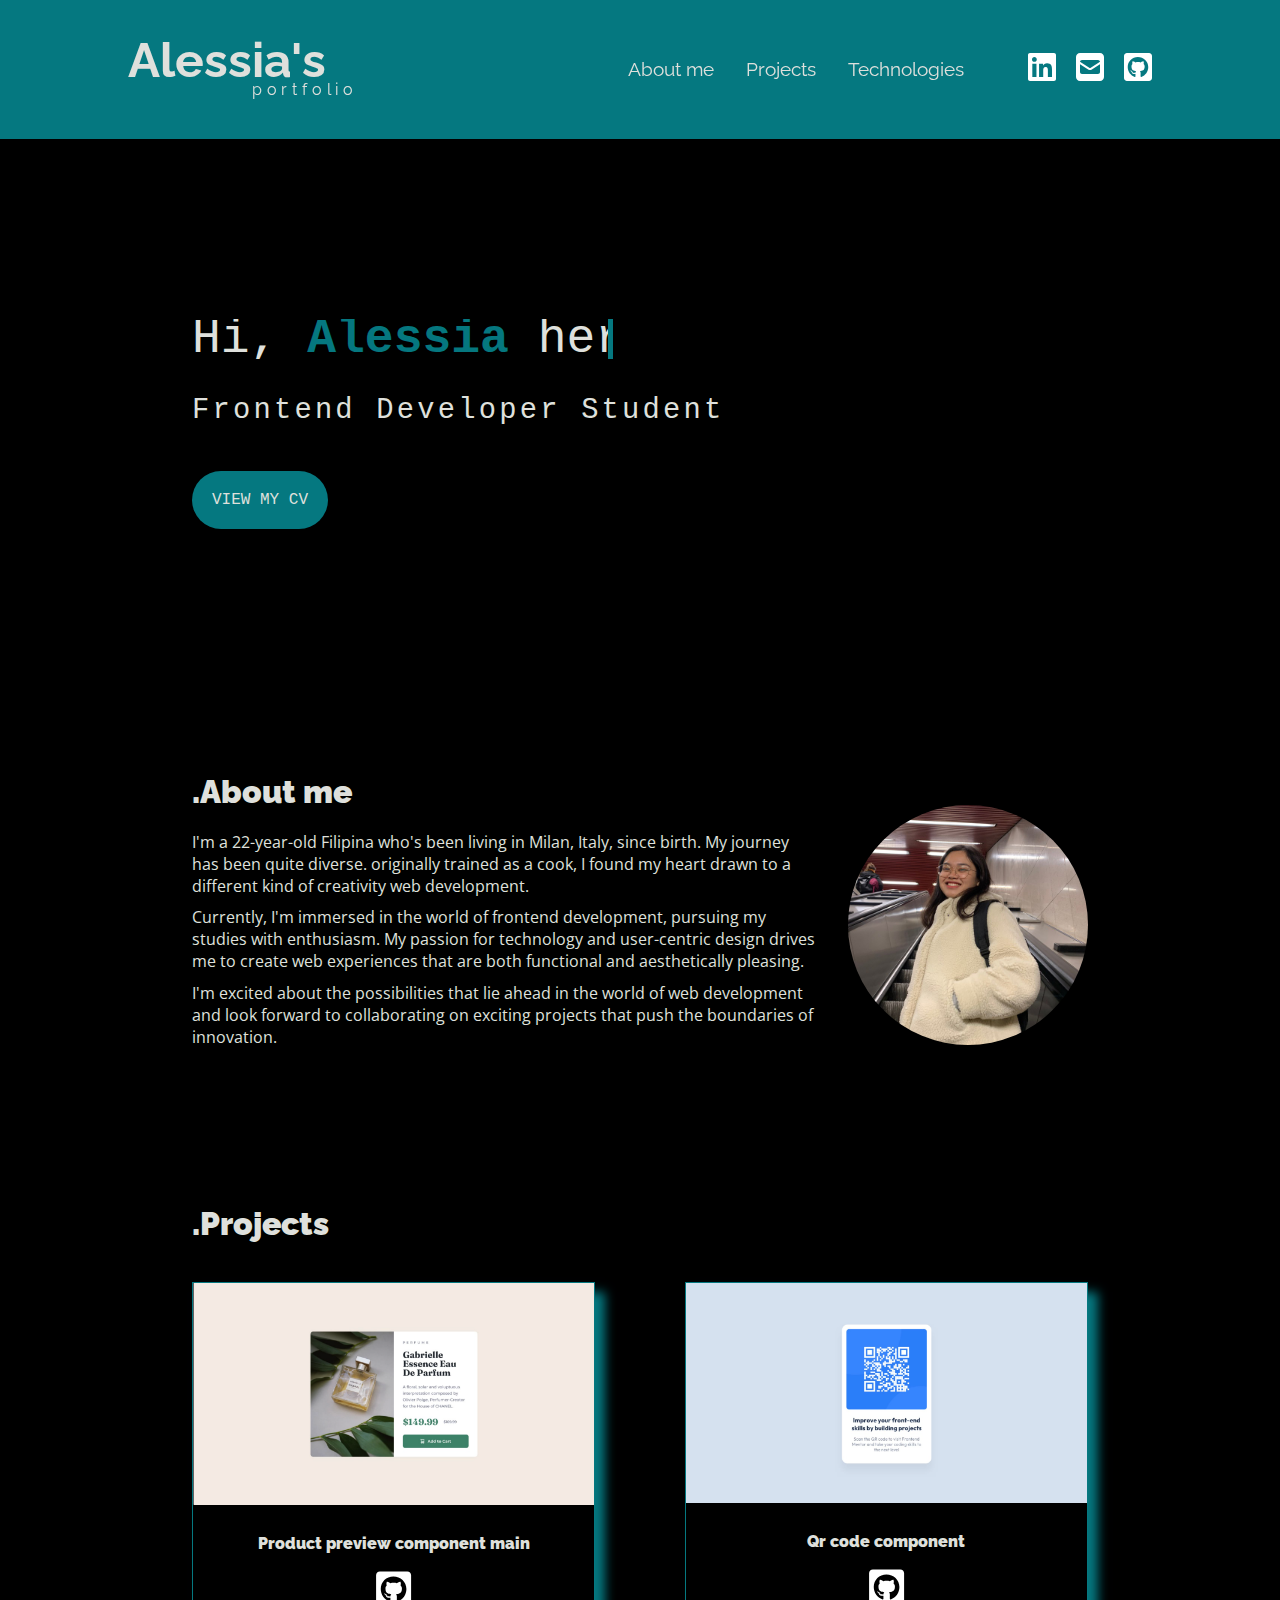
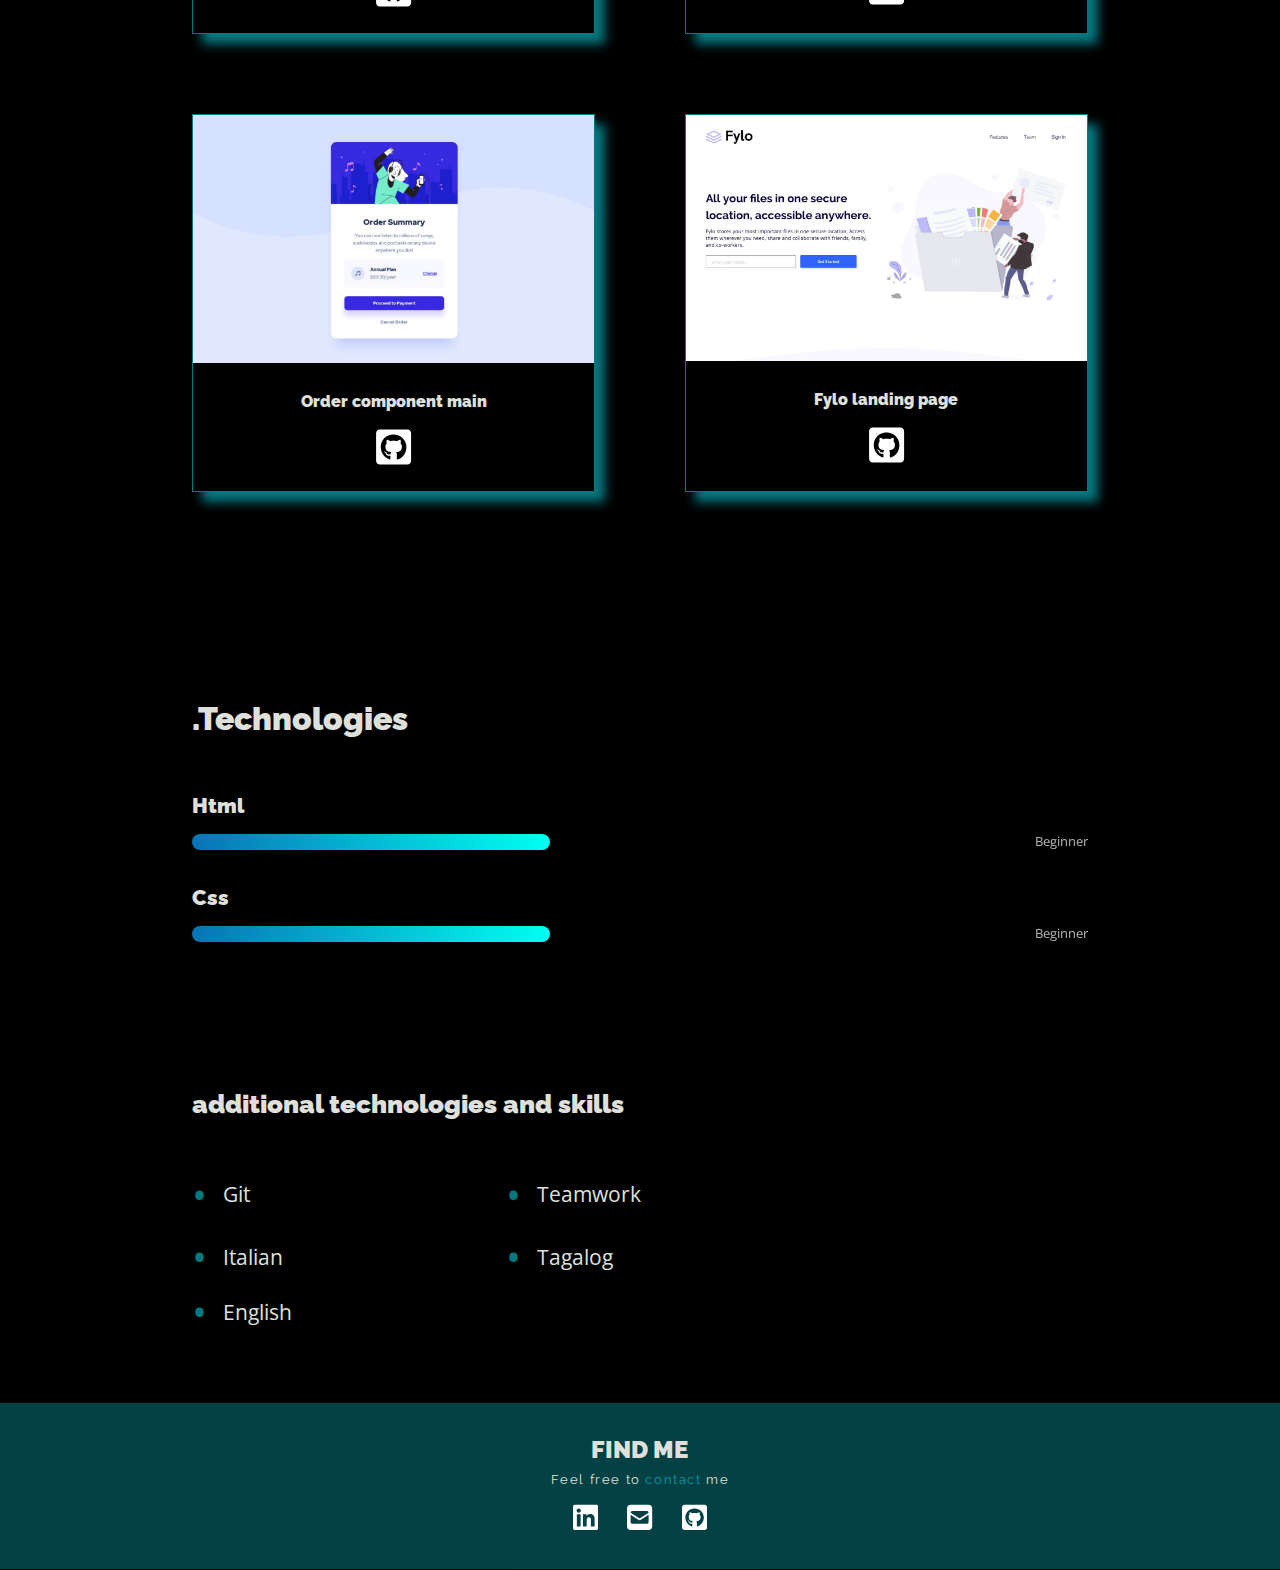
==== commit 95f10dc0: "creazione file cv e struttura hmtl" ====
--- a/index.html
+++ b/index.html
@@ -53,7 +53,7 @@
         <section class="hero">
             <h2>Hi, <strong>Alessia</strong> here</h2>
             <h3>Frontend Developer Student</h3>
-            <button><a href="#">DOWNLOAD CV</a></button>
+            <button><a href="cv/cv.html">VIEW MY CV</a></button>
         </section>
     </main>
 
